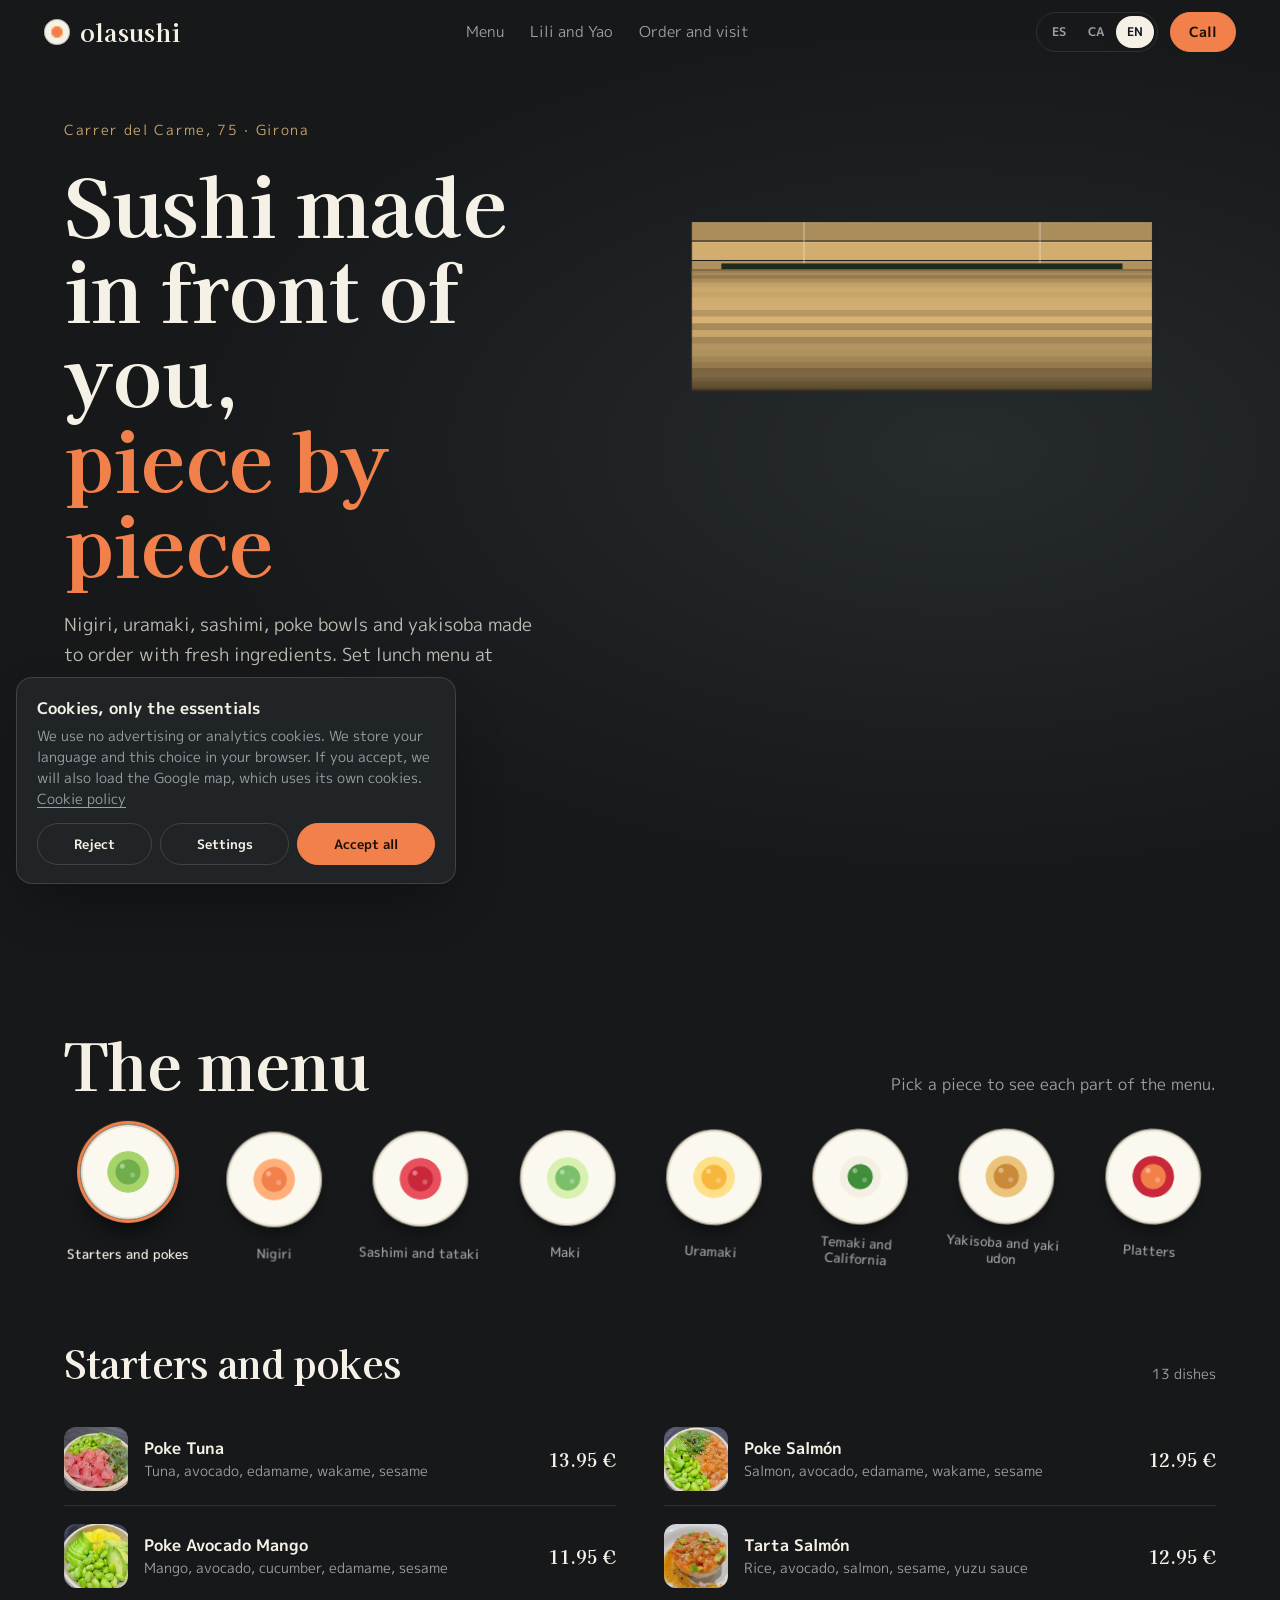
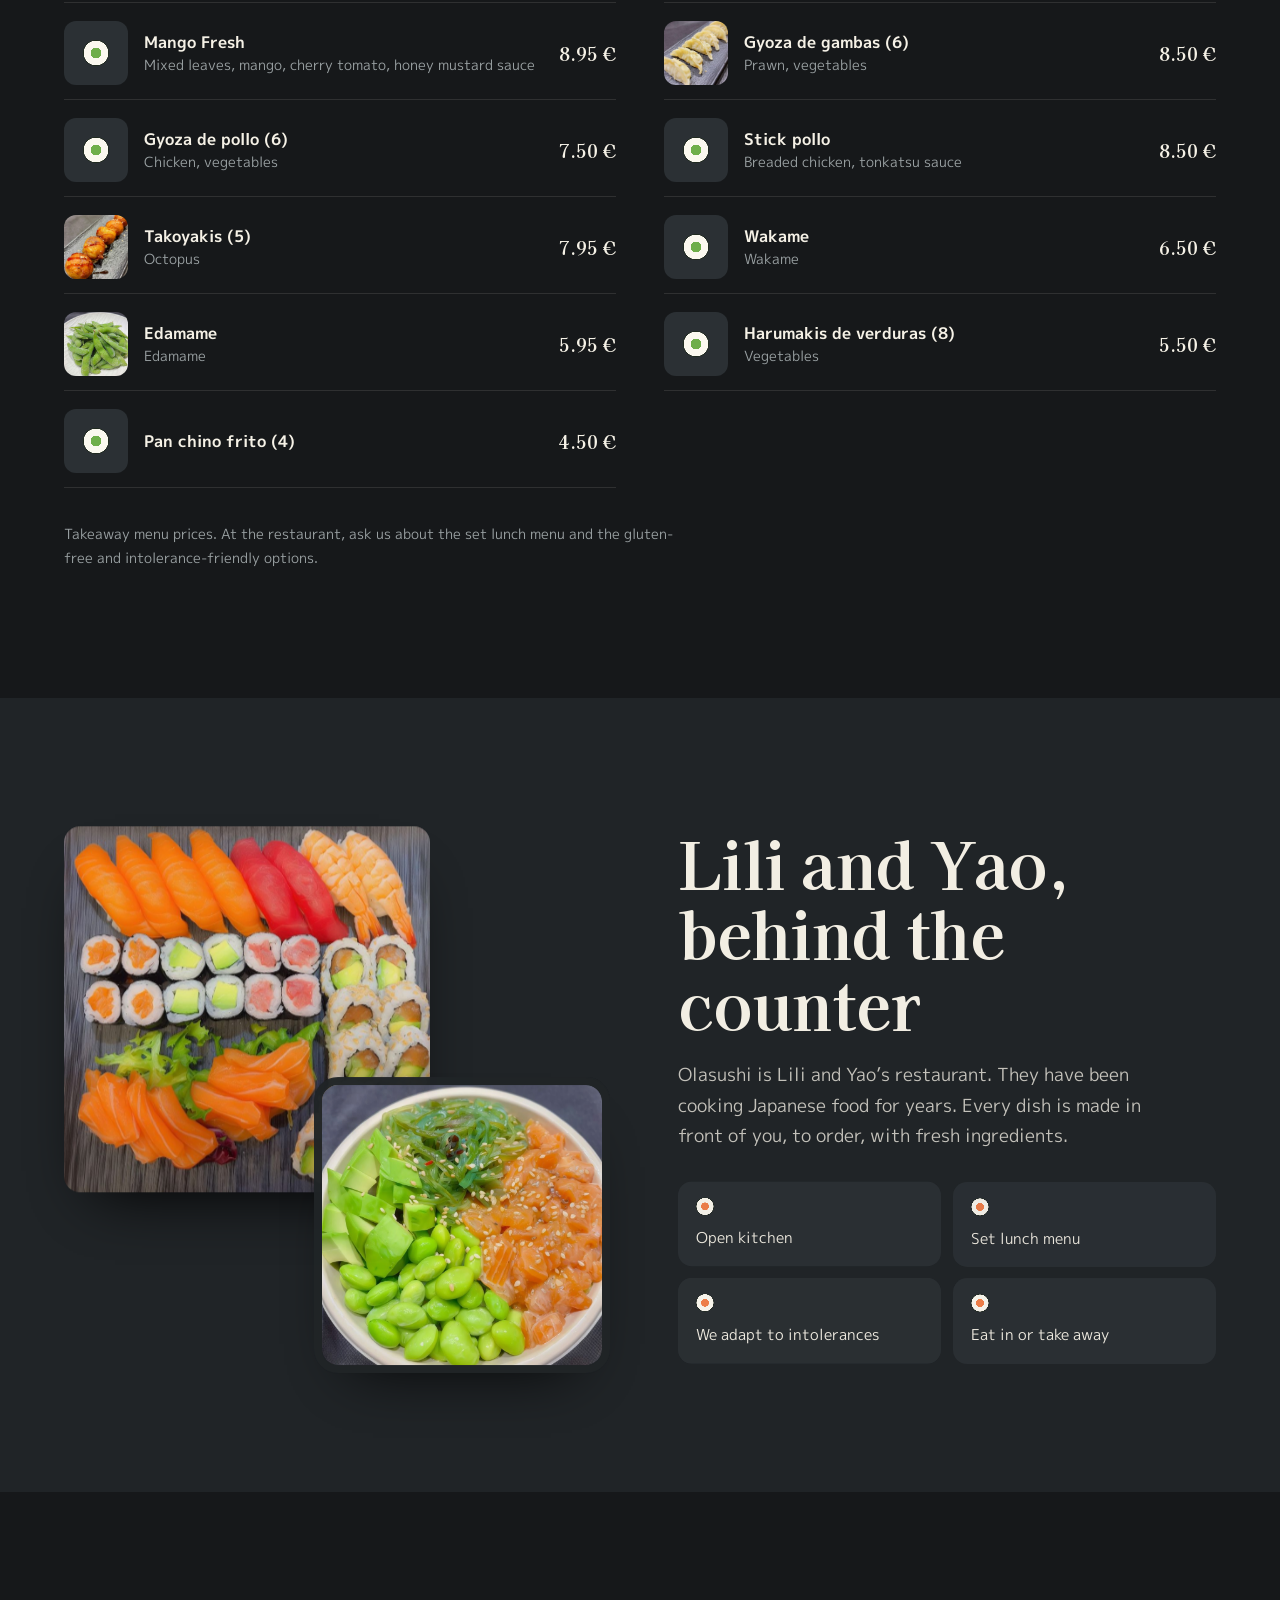
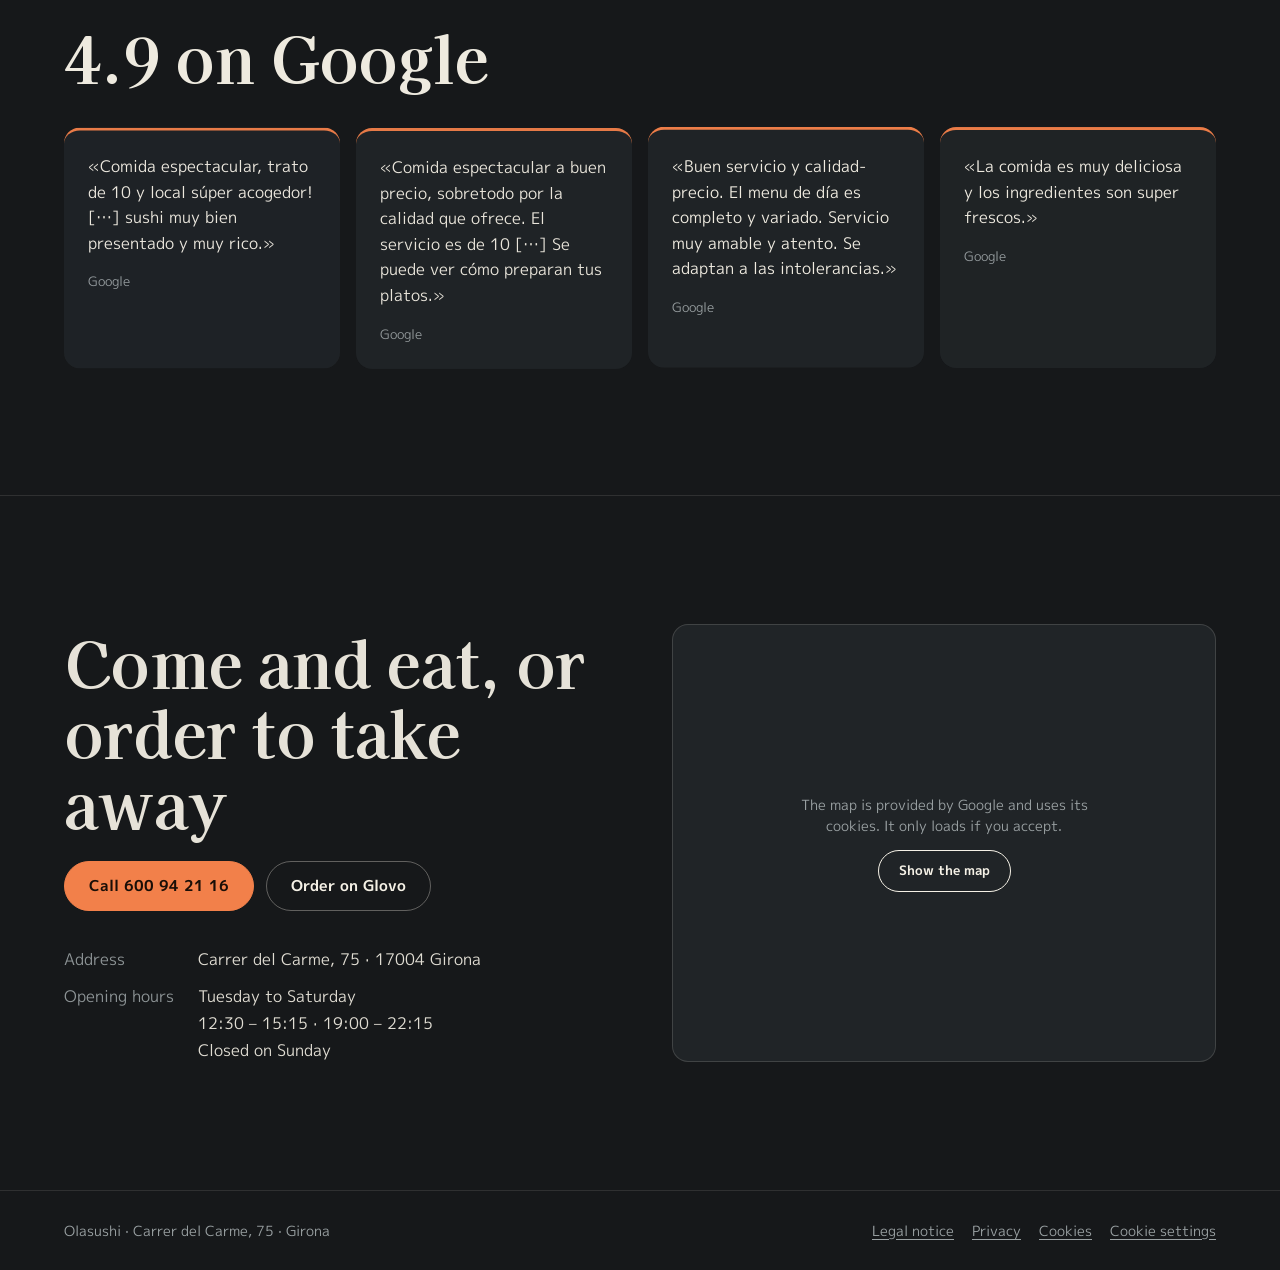
==== index.html @ 485b663f "Web olasushi-girona Co-Authored-By: Claude Opus 5.5 <noreply@anthropic.com>" ====
<!doctype html>
<html lang="es">
<head>
<meta charset="utf-8">
<meta name="viewport" content="width=device-width, initial-scale=1, viewport-fit=cover">
<title>Olasushi · Sushi y cocina japonesa en Girona</title>
<meta name="description" content="Olasushi, Carrer del Carme 75, Girona. Sushi, nigiris, uramakis, pokes y yakisoba preparados a la vista. Menú del día al mediodía. 4,9 en Google con 229 reseñas.">
<meta name="theme-color" content="#16181a">
<link rel="icon" href="assets/favicon.svg" type="image/svg+xml">
<link rel="alternate" hreflang="es" href="?lang=es"><link rel="alternate" hreflang="ca" href="?lang=ca"><link rel="alternate" hreflang="en" href="?lang=en">
<meta property="og:title" content="Olasushi · Girona">
<meta property="og:description" content="Sushi preparado a la vista, en el Carrer del Carme de Girona.">
<meta property="og:image" content="assets/img/combinado-4.jpg">
<link rel="stylesheet" href="css/fonts.css">
<link rel="stylesheet" href="css/style.css">
<link rel="stylesheet" href="css/legal.css">
<script type="application/ld+json">
{"@context":"https://schema.org","@type":"Restaurant","name":"Olasushi","servesCuisine":["Japonesa","Sushi"],"telephone":"+34600942116","address":{"@type":"PostalAddress","streetAddress":"Carrer del Carme, 75","postalCode":"17004","addressLocality":"Girona","addressRegion":"Girona","addressCountry":"ES"},"aggregateRating":{"@type":"AggregateRating","ratingValue":"4.9","reviewCount":"229"},"hasMenu":"#carta"}
</script>
</head>
<body>
<a class="skip" href="#main" data-i18n="skip">Saltar al contenido</a>

<header class="top">
  <a class="brand" href="#main" aria-label="Olasushi, inicio"><i aria-hidden="true"></i>olasushi</a>
  <nav class="nav" aria-label="Principal">
    <a href="#carta" data-i18n="n1">La carta</a>
    <a href="#cocina" data-i18n="n2">Lili y Yao</a>
    <a href="#pedir" data-i18n="n3">Pedir y visitar</a>
  </nav>
  <div class="top-r">
    <div class="langs" role="group" aria-label="Idioma"><button type="button" data-lang="es">ES</button><button type="button" data-lang="ca">CA</button><button type="button" data-lang="en">EN</button></div>
    <a class="btn btn-sm" href="tel:+34600942116" data-i18n="call">Llamar</a>
  </div>
</header>

<main id="main">
  <!-- PORTADA: la esterilla enrolla el maki y se corta en 8 piezas -->
  <section class="hero" aria-labelledby="h1">
    <div class="hero-txt">
      <p class="hero-k">Carrer del Carme, 75 · Girona</p>
      <h1 id="h1"><span data-i18n="h1a">Sushi hecho a la vista,</span> <em data-i18n="h1b">pieza a pieza</em></h1>
      <p class="hero-p" data-i18n="hp">Nigiris, uramakis, sashimi, pokes y yakisoba preparados al momento con producto fresco. Al mediodía, menú del día.</p>
      <div class="hero-cta">
        <a class="btn" href="#carta" data-i18n="seeMenu">Ver la carta</a>
        <a class="btn btn-line" href="tel:+34600942116">600 94 21 16</a>
      </div>
      <p class="hero-rate"><b>4,9</b> <span data-i18n="rate">en Google · 229 reseñas</span></p>
    </div>
    <div class="maki" id="maki">
      <canvas id="makiCv" aria-hidden="true"></canvas>
      <p class="maki-hint" id="makiHint" aria-live="polite"></p>
      <button type="button" class="maki-again" id="makiAgain" data-i18n="again">Enróllalo tú</button>
    </div>
  </section>

  <!-- LA CARTA: cada pieza del maki es una sección -->
  <section class="carta" id="carta" aria-labelledby="ca-h">
    <div class="carta-head">
      <h2 id="ca-h" class="rv" data-i18n="cah">La carta</h2>
      <p data-i18n="cap">Elige una pieza para ver cada parte de la carta.</p>
    </div>
    <div class="pieces" role="tablist" aria-labelledby="ca-h" id="pieces"></div>
    <div class="menu" id="menu" role="tabpanel" aria-live="polite"></div>
    <p class="carta-note" data-i18n="cnote">Precios de la carta para llevar. En el restaurante, pregúntanos por el menú del día y por las opciones sin gluten o para intolerancias.</p>
  </section>

  <!-- LILI Y YAO -->
  <section class="cocina" id="cocina" aria-labelledby="co-h">
    <div class="co-imgs">
      <img src="assets/img/combinado-4.jpg" alt="Bandeja combinada con nigiris, makis, california y sashimi" width="900" height="837" loading="lazy" data-i18n-attr="alt:aCo1">
      <img src="assets/img/poke-salmon.jpg" alt="Poke de salmón con aguacate, edamame y wakame" width="893" height="900" loading="lazy" data-i18n-attr="alt:aCo2">
    </div>
    <div class="co-txt">
      <h2 id="co-h" class="rv" data-i18n="coh">Lili y Yao, en la barra</h2>
      <p data-i18n="cop1">Olasushi es el restaurante de Lili y Yao, que llevan años dedicados a la cocina japonesa. Cada plato se prepara a la vista, en el momento, con ingredientes frescos.</p>
      <ul class="facts">
        <li data-i18n="f1">Cocina a la vista</li>
        <li data-i18n="f2">Menú del día al mediodía</li>
        <li data-i18n="f3">Nos adaptamos a intolerancias</li>
        <li data-i18n="f4">Para tomar aquí o para llevar</li>
      </ul>
    </div>
  </section>

  <!-- RESEÑAS -->
  <section class="resenas" aria-labelledby="r-h">
    <h2 id="r-h" class="rv" data-i18n="rh">4,9 en Google</h2>
    <div class="rs">
      <blockquote><p lang="es">«Comida espectacular, trato de 10 y local súper acogedor! […] sushi muy bien presentado y muy rico.»</p><cite>Google</cite></blockquote>
      <blockquote><p lang="es">«Comida espectacular a buen precio, sobretodo por la calidad que ofrece. El servicio es de 10 […] Se puede ver cómo preparan tus platos.»</p><cite>Google</cite></blockquote>
      <blockquote><p lang="es">«Buen servicio y calidad-precio. El menu de día es completo y variado. Servicio muy amable y atento. Se adaptan a las intolerancias.»</p><cite>Google</cite></blockquote>
      <blockquote><p lang="es">«La comida es muy deliciosa y los ingredientes son super frescos.»</p><cite>Google</cite></blockquote>
    </div>
  </section>

  <!-- PEDIR Y VISITAR -->
  <section class="pedir" id="pedir" aria-labelledby="pe-h">
    <div class="pe-txt">
      <h2 id="pe-h" class="rv" data-i18n="peh">Ven a comer o pide para llevar</h2>
      <div class="pe-cta">
        <a class="btn" href="tel:+34600942116" data-i18n="callFull">Llamar al 600 94 21 16</a>
        <a class="btn btn-line" href="https://glovoapp.com/es/es/girona/stores/olasushi-girona" target="_blank" rel="noopener" data-i18n="glovo">Pedir en Glovo</a>
      </div>
      <dl>
        <dt data-i18n="d1">Dirección</dt><dd>Carrer del Carme, 75 · 17004 Girona</dd>
        <dt data-i18n="d2">Horario</dt><dd><span data-i18n="h1">Martes a sábado</span><br>12:30 – 15:15 · 19:00 – 22:15<br><span data-i18n="h2">Domingo cerrado</span></dd>
      </dl>
    </div>
    <div class="cc-map pe-map" data-src="https://www.google.com/maps?q=Olasushi,+Carrer+del+Carme+75,+17004+Girona&output=embed" data-title="Mapa: Olasushi"></div>
  </section>
</main>

<footer class="foot">
  <div class="foot-row">
    <p>Olasushi · Carrer del Carme, 75 · Girona</p>
    <nav class="foot-links" aria-label="Información legal">
      <a href="aviso-legal.html" data-i18n="lg1">Aviso legal</a>
      <a href="privacidad.html" data-i18n="lg2">Privacidad</a>
      <a href="cookies.html" data-i18n="lg3">Cookies</a>
      <button type="button" data-cookies-open data-i18n="lg4">Configurar cookies</button>
    </nav>
  </div>
</footer>

<script src="js/lang.js"></script>
<script src="js/menu.js"></script>
<script src="js/i18n.js" data-site="olasushi-girona"></script>
<script src="js/consent.js" data-site="olasushi-girona"></script>
<script src="js/vendor/gsap.min.js"></script>
<script src="js/vendor/ScrollTrigger.min.js"></script>
<script src="js/main.js"></script>
</body>
</html>
---- css/fonts.css ----
/* Fuentes alojadas en la propia web (sin llamadas a Google) */
@font-face {
  font-family: 'Kaisei Tokumin';
  font-style: normal;
  font-weight: 400;
  font-display: swap;
  src: url(../assets/fonts/kaisei-tokumin-normal-400-latin-ext.woff2) format('woff2');
  unicode-range: U+0100-02BA, U+02BD-02C5, U+02C7-02CC, U+02CE-02D7, U+02DD-02FF, U+0304, U+0308, U+0329, U+1D00-1DBF, U+1E00-1E9F, U+1EF2-1EFF, U+2020, U+20A0-20AB, U+20AD-20C4, U+2113, U+2C60-2C7F, U+A720-A7FF;
}
@font-face {
  font-family: 'Kaisei Tokumin';
  font-style: normal;
  font-weight: 400;
  font-display: swap;
  src: url(../assets/fonts/kaisei-tokumin-normal-400-latin.woff2) format('woff2');
  unicode-range: U+0000-00FF, U+0131, U+0152-0153, U+02BB-02BC, U+02C6, U+02DA, U+02DC, U+0304, U+0308, U+0329, U+2000-206F, U+20AC, U+2122, U+2191, U+2193, U+2212, U+2215, U+FEFF, U+FFFD;
}
@font-face {
  font-family: 'Kaisei Tokumin';
  font-style: normal;
  font-weight: 700;
  font-display: swap;
  src: url(../assets/fonts/kaisei-tokumin-normal-700-latin-ext.woff2) format('woff2');
  unicode-range: U+0100-02BA, U+02BD-02C5, U+02C7-02CC, U+02CE-02D7, U+02DD-02FF, U+0304, U+0308, U+0329, U+1D00-1DBF, U+1E00-1E9F, U+1EF2-1EFF, U+2020, U+20A0-20AB, U+20AD-20C4, U+2113, U+2C60-2C7F, U+A720-A7FF;
}
@font-face {
  font-family: 'Kaisei Tokumin';
  font-style: normal;
  font-weight: 700;
  font-display: swap;
  src: url(../assets/fonts/kaisei-tokumin-normal-700-latin.woff2) format('woff2');
  unicode-range: U+0000-00FF, U+0131, U+0152-0153, U+02BB-02BC, U+02C6, U+02DA, U+02DC, U+0304, U+0308, U+0329, U+2000-206F, U+20AC, U+2122, U+2191, U+2193, U+2212, U+2215, U+FEFF, U+FFFD;
}
@font-face {
  font-family: 'M PLUS 1p';
  font-style: normal;
  font-weight: 300;
  font-display: swap;
  src: url(../assets/fonts/m-plus-1p-normal-300-latin-ext.woff2) format('woff2');
  unicode-range: U+0100-02BA, U+02BD-02C5, U+02C7-02CC, U+02CE-02D7, U+02DD-02FF, U+0304, U+0308, U+0329, U+1D00-1DBF, U+1E00-1E9F, U+1EF2-1EFF, U+2020, U+20A0-20AB, U+20AD-20C4, U+2113, U+2C60-2C7F, U+A720-A7FF;
}
@font-face {
  font-family: 'M PLUS 1p';
  font-style: normal;
  font-weight: 300;
  font-display: swap;
  src: url(../assets/fonts/m-plus-1p-normal-300-latin.woff2) format('woff2');
  unicode-range: U+0000-00FF, U+0131, U+0152-0153, U+02BB-02BC, U+02C6, U+02DA, U+02DC, U+0304, U+0308, U+0329, U+2000-206F, U+20AC, U+2122, U+2191, U+2193, U+2212, U+2215, U+FEFF, U+FFFD;
}
@font-face {
  font-family: 'M PLUS 1p';
  font-style: normal;
  font-weight: 400;
  font-display: swap;
  src: url(../assets/fonts/m-plus-1p-normal-400-latin-ext.woff2) format('woff2');
  unicode-range: U+0100-02BA, U+02BD-02C5, U+02C7-02CC, U+02CE-02D7, U+02DD-02FF, U+0304, U+0308, U+0329, U+1D00-1DBF, U+1E00-1E9F, U+1EF2-1EFF, U+2020, U+20A0-20AB, U+20AD-20C4, U+2113, U+2C60-2C7F, U+A720-A7FF;
}
@font-face {
  font-family: 'M PLUS 1p';
  font-style: normal;
  font-weight: 400;
  font-display: swap;
  src: url(../assets/fonts/m-plus-1p-normal-400-latin.woff2) format('woff2');
  unicode-range: U+0000-00FF, U+0131, U+0152-0153, U+02BB-02BC, U+02C6, U+02DA, U+02DC, U+0304, U+0308, U+0329, U+2000-206F, U+20AC, U+2122, U+2191, U+2193, U+2212, U+2215, U+FEFF, U+FFFD;
}
@font-face {
  font-family: 'M PLUS 1p';
  font-style: normal;
  font-weight: 500;
  font-display: swap;
  src: url(../assets/fonts/m-plus-1p-normal-500-latin-ext.woff2) format('woff2');
  unicode-range: U+0100-02BA, U+02BD-02C5, U+02C7-02CC, U+02CE-02D7, U+02DD-02FF, U+0304, U+0308, U+0329, U+1D00-1DBF, U+1E00-1E9F, U+1EF2-1EFF, U+2020, U+20A0-20AB, U+20AD-20C4, U+2113, U+2C60-2C7F, U+A720-A7FF;
}
@font-face {
  font-family: 'M PLUS 1p';
  font-style: normal;
  font-weight: 500;
  font-display: swap;
  src: url(../assets/fonts/m-plus-1p-normal-500-latin.woff2) format('woff2');
  unicode-range: U+0000-00FF, U+0131, U+0152-0153, U+02BB-02BC, U+02C6, U+02DA, U+02DC, U+0304, U+0308, U+0329, U+2000-206F, U+20AC, U+2122, U+2191, U+2193, U+2212, U+2215, U+FEFF, U+FFFD;
}
@font-face {
  font-family: 'M PLUS 1p';
  font-style: normal;
  font-weight: 700;
  font-display: swap;
  src: url(../assets/fonts/m-plus-1p-normal-700-latin-ext.woff2) format('woff2');
  unicode-range: U+0100-02BA, U+02BD-02C5, U+02C7-02CC, U+02CE-02D7, U+02DD-02FF, U+0304, U+0308, U+0329, U+1D00-1DBF, U+1E00-1E9F, U+1EF2-1EFF, U+2020, U+20A0-20AB, U+20AD-20C4, U+2113, U+2C60-2C7F, U+A720-A7FF;
}
@font-face {
  font-family: 'M PLUS 1p';
  font-style: normal;
  font-weight: 700;
  font-display: swap;
  src: url(../assets/fonts/m-plus-1p-normal-700-latin.woff2) format('woff2');
  unicode-range: U+0000-00FF, U+0131, U+0152-0153, U+02BB-02BC, U+02C6, U+02DA, U+02DC, U+0304, U+0308, U+0329, U+2000-206F, U+20AC, U+2122, U+2191, U+2193, U+2212, U+2215, U+FEFF, U+FFFD;
}
---- css/style.css ----
/* Olasushi · «Makisu»: la esterilla de bambú enrolla el maki; cada pieza cortada abre una parte de la carta */
:root {
  --slate: #16181a; --slate-2: #202427; --slate-3: #2b3034; --rice: #f5f1e6; --mute: #9aa1a3; --bamboo: #c9a66b; --nori: #1f2a1d;
  --salmon: #f2804a; --line: #f5f1e61c;
  --f-d: "Kaisei Tokumin", Georgia, serif; --f-b: "M PLUS 1p", system-ui, sans-serif;
  --ease: cubic-bezier(.16, 1, .3, 1); --r: 16px;
  --c-bg: var(--slate); --c-card: var(--slate-2); --c-ink: var(--rice); --c-mute: var(--mute); --c-line: #f5f1e626; --c-acc: var(--salmon); --c-acc-ink: #1a0e07;
}
*, *::before, *::after { box-sizing: border-box; }
html { -webkit-text-size-adjust: 100%; }
body { margin: 0; background: var(--slate); color: var(--rice); font: 400 16px/1.7 var(--f-b); -webkit-font-smoothing: antialiased; overflow-x: hidden; }
img { display: block; max-width: 100%; height: auto; }
a { color: inherit; }
::selection { background: var(--salmon); color: #1a0e07; }
:focus-visible { outline: 2px solid var(--salmon); outline-offset: 3px; }
.skip { position: absolute; left: 12px; top: -60px; z-index: 100; padding: 10px 16px; background: var(--rice); color: var(--slate); border-radius: 999px; }
.skip:focus { top: 12px; }
h1, h2, h3 { margin: 0; font-family: var(--f-d); font-weight: 700; letter-spacing: -.01em; }
h2 { font-size: clamp(34px, 5vw, 64px); line-height: 1.1; }

.btn { display: inline-flex; align-items: center; justify-content: center; min-height: 50px; padding: 0 24px; border-radius: 999px; background: var(--salmon); color: #1a0e07; text-decoration: none; font-weight: 700; font-size: 15px; border: 1px solid var(--salmon); }
.btn-line { background: transparent; color: var(--rice); border-color: #f5f1e655; }
.btn-sm { min-height: 40px; padding: 0 18px; font-size: 14px; }
@media (hover: hover) and (pointer: fine) {
  .btn { transition: background .3s, color .3s, border-color .3s; }
  .btn:hover { background: var(--rice); border-color: var(--rice); color: var(--slate); }
}

/* ---------- cabecera ---------- */
.top { position: fixed; z-index: 50; inset: 0 0 auto; display: flex; align-items: center; justify-content: space-between; gap: 16px; padding: 12px clamp(16px, 4vw, 44px); transition: background .4s, translate .5s var(--ease); }
.top.solid { background: #16181ae8; backdrop-filter: blur(12px); box-shadow: 0 1px 0 var(--line); }
.top.hide { translate: 0 -100%; }
.brand { display: flex; align-items: center; gap: 10px; font: 700 24px/1 var(--f-d); text-decoration: none; letter-spacing: .01em; }
.brand i { width: 26px; height: 26px; border-radius: 50%; background: radial-gradient(circle, var(--salmon) 0 26%, #ffb07a 27% 34%, var(--rice) 35% 72%, var(--nori) 73%); box-shadow: inset 0 0 0 1px #0004; }
.nav { display: flex; gap: 26px; }
.nav a { text-decoration: none; color: var(--mute); font-size: 15px; }
.top-r { display: flex; align-items: center; gap: 12px; }
.langs { display: flex; border: 1px solid var(--line); border-radius: 999px; padding: 3px; }
.langs button { min-width: 38px; min-height: 32px; border: 0; border-radius: 999px; background: none; color: var(--mute); font: 700 12px/1 var(--f-b); }
.langs button[aria-pressed="true"] { background: var(--rice); color: var(--slate); }
@media (hover: hover) and (pointer: fine) { .nav a { transition: color .3s; } .nav a:hover { color: var(--rice); } }
@media (max-width: 900px) { .nav { display: none; } }
@media (max-width: 460px) { .top-r .btn-sm { display: none; } }

/* ---------- portada con maki ---------- */
.hero { min-height: 100svh; display: grid; grid-template-columns: 1fr minmax(320px, 46vw); align-items: center; gap: clamp(24px, 4vw, 64px); padding: 110px clamp(16px, 5vw, 80px) 60px; background: radial-gradient(90% 70% at 75% 50%, #262b2e 0%, var(--slate) 70%); }
.hero-k { margin: 0 0 18px; color: var(--bamboo); font-size: 14px; letter-spacing: .12em; }
.hero h1 { font-size: clamp(42px, 6.4vw, 96px); line-height: 1.04; }
.hero h1 span, .hero h1 em { display: block; }
.hero h1 em { font-style: normal; color: var(--salmon); }
.hero-p { max-width: 44ch; margin: 24px 0 0; color: #f5f1e6c0; font-size: 18px; }
.hero-cta { display: flex; flex-wrap: wrap; gap: 12px; margin-top: 30px; }
.hero-rate { margin: 26px 0 0; color: var(--mute); font-size: 14px; }
.hero-rate b { color: var(--rice); font: 700 20px/1 var(--f-d); }
.maki { position: relative; aspect-ratio: 1; width: 100%; touch-action: none; }
.maki canvas { width: 100%; height: 100%; display: block; cursor: grab; }
.maki canvas:active { cursor: grabbing; }
.maki-hint { position: absolute; left: 0; right: 0; bottom: 6px; margin: 0; text-align: center; color: var(--mute); font-size: 14px; pointer-events: none; }
.maki-again { position: absolute; right: 8px; top: 8px; min-height: 40px; padding: 0 16px; border-radius: 999px; border: 1px solid var(--line); background: #16181acc; color: var(--rice); font: 500 13px/1 var(--f-b); opacity: 0; pointer-events: none; transition: opacity .4s; }
.maki-again.on { opacity: 1; pointer-events: auto; }
@media (max-width: 860px) { .hero { grid-template-columns: 1fr; padding-top: 96px; } .maki { order: -1; max-width: 460px; margin: 0 auto; } }

/* ---------- la carta ---------- */
.carta { padding: clamp(80px, 10vw, 140px) clamp(16px, 5vw, 80px); }
.carta-head { display: flex; flex-wrap: wrap; align-items: end; justify-content: space-between; gap: 12px 40px; margin-bottom: 34px; }
.carta-head p { margin: 0; color: var(--mute); }
.pieces { display: grid; grid-template-columns: repeat(8, 1fr); gap: clamp(8px, 1.4vw, 20px); margin-bottom: clamp(36px, 5vw, 60px); }
.pc { display: grid; justify-items: center; gap: 10px; padding: 0; border: 0; background: none; color: var(--mute); font: 500 13px/1.25 var(--f-b); text-align: center; cursor: pointer; }
.pc i { width: min(100%, 96px); aspect-ratio: 1; border-radius: 50%; background: radial-gradient(circle at 50% 50%, var(--f1) 0 18%, var(--f2) 19% 30%, #fbf8ef 31% 66%, #e9e3d2 67% 72%, var(--nori) 73% 100%); box-shadow: inset 0 0 0 1px #0006, 0 10px 24px -12px #000; transition: translate .5s var(--ease), box-shadow .4s; position: relative; }
.pc i::after { content: ""; position: absolute; inset: 30%; border-radius: 50%; background: radial-gradient(circle at 35% 35%, #fff6 0 2px, transparent 3px), radial-gradient(circle at 62% 58%, #fff4 0 2px, transparent 3px); }
.pc[aria-selected="true"] { color: var(--rice); }
.pc[aria-selected="true"] i { translate: 0 -8px; box-shadow: inset 0 0 0 1px #0006, 0 0 0 3px var(--salmon), 0 18px 30px -12px #000; }
@media (hover: hover) and (pointer: fine) { .pc:hover i { translate: 0 -5px; } }
@media (max-width: 760px) { .pieces { grid-template-columns: repeat(4, 1fr); row-gap: 22px; } }
.menu-h { display: flex; align-items: baseline; justify-content: space-between; gap: 12px; margin-bottom: 18px; }
.menu-h h3 { font-size: clamp(26px, 3vw, 38px); }
.menu-h span { color: var(--mute); font-size: 14px; }
.items { list-style: none; margin: 0; padding: 0; display: grid; grid-template-columns: repeat(2, 1fr); gap: 4px 48px; }
.it { display: grid; grid-template-columns: auto 1fr auto; gap: 16px; align-items: center; padding: 14px 0; border-bottom: 1px solid var(--line); }
.it img, .it .ph { width: 64px; height: 64px; border-radius: 12px; object-fit: cover; }
.it .ph { background: var(--slate-3); display: grid; place-items: center; }
.it .ph::before { content: ""; width: 26px; height: 26px; border-radius: 50%; background: radial-gradient(circle, var(--f1, var(--salmon)) 0 28%, #fbf8ef 30% 66%, var(--nori) 68%); }
.it b { display: block; font-weight: 700; font-size: 16px; line-height: 1.3; }
.it small { display: block; color: var(--mute); font-size: 13.5px; line-height: 1.45; margin-top: 2px; }
.it em { font-style: normal; font: 700 18px/1 var(--f-d); color: var(--rice); white-space: nowrap; }
@media (max-width: 820px) { .items { grid-template-columns: 1fr; } }
.carta-note { margin: 34px 0 0; color: var(--mute); font-size: 14px; max-width: 70ch; }

/* ---------- Lili y Yao ---------- */
.cocina { display: grid; grid-template-columns: 1fr 1fr; gap: clamp(32px, 6vw, 90px); align-items: center; padding: clamp(70px, 10vw, 140px) clamp(16px, 5vw, 80px); background: var(--slate-2); }
.co-imgs { position: relative; aspect-ratio: 1; }
.co-imgs img { position: absolute; width: 68%; aspect-ratio: 1; object-fit: cover; border-radius: var(--r); box-shadow: 0 30px 60px -30px #000; }
.co-imgs img:first-child { left: 0; top: 0; }
.co-imgs img:last-child { right: 0; bottom: 0; width: 52%; outline: 8px solid var(--slate-2); }
.co-txt h2 { margin-bottom: 22px; }
.co-txt p { color: #f5f1e6c4; font-size: 18px; max-width: 46ch; }
.facts { list-style: none; padding: 0; margin: 28px 0 0; display: grid; grid-template-columns: 1fr 1fr; gap: 12px; }
.facts li { padding: 16px 18px; border-radius: 14px; background: var(--slate-3); font-size: 15px; }
.facts li::before { content: ""; display: block; width: 18px; height: 18px; margin-bottom: 10px; border-radius: 50%; background: radial-gradient(circle, var(--salmon) 0 30%, #fbf8ef 32% 66%, var(--nori) 68%); }
@media (max-width: 820px) { .cocina { grid-template-columns: 1fr; } .co-imgs { max-width: 480px; } }

/* ---------- reseñas ---------- */
.resenas { padding: clamp(70px, 10vw, 140px) clamp(16px, 5vw, 80px); }
.resenas h2 { margin-bottom: 36px; }
.rs { display: grid; grid-template-columns: repeat(4, 1fr); gap: 16px; }
.rs blockquote { margin: 0; padding: 24px; border-radius: var(--r); background: var(--slate-2); border-top: 3px solid var(--salmon); }
.rs p { margin: 0; font-size: 16px; line-height: 1.6; }
cite { display: block; margin-top: 14px; font-style: normal; color: var(--mute); font-size: 13px; }
@media (max-width: 1000px) { .rs { grid-template-columns: 1fr 1fr; } }
@media (max-width: 560px) { .rs { grid-template-columns: 1fr; } }

/* ---------- pedir ---------- */
.pedir { display: grid; grid-template-columns: 1fr 1fr; gap: clamp(28px, 5vw, 70px); padding: clamp(70px, 10vw, 140px) clamp(16px, 5vw, 80px); border-top: 1px solid var(--line); }
.pe-cta { display: flex; flex-wrap: wrap; gap: 12px; margin: 26px 0 32px; }
.pedir dl { display: grid; grid-template-columns: auto 1fr; gap: 10px 24px; margin: 0; }
.pedir dt { color: var(--mute); }
.pedir dd { margin: 0; }
.pe-map { min-height: 380px; }
@media (max-width: 820px) { .pedir { grid-template-columns: 1fr; } .pe-map { min-height: 300px; } }

.foot { padding: 28px clamp(16px, 5vw, 80px); border-top: 1px solid var(--line); }
.foot-row { display: flex; flex-wrap: wrap; justify-content: space-between; gap: 14px 24px; color: var(--mute); font-size: 14px; }
.foot-row p { margin: 0; }
.foot-links { display: flex; flex-wrap: wrap; gap: 18px; }
.foot-links a, .foot-links button { color: inherit; font: inherit; background: none; border: 0; padding: 0; cursor: pointer; text-decoration: underline; text-underline-offset: 3px; }
@media (prefers-reduced-motion: reduce) { * { animation: none !important; transition: none !important; } }
---- css/legal.css ----
/* Común a todas las webs del lote: aviso de cookies, panel, mapa con consentimiento y páginas legales.
   Usa las variables de cada web: --c-bg --c-card --c-ink --c-mute --c-line --c-acc --c-acc-ink --f-d --f-b --r */

/* ---------- aviso de cookies ---------- */
.ck { position: fixed; z-index: 9000; left: 16px; bottom: 16px; width: min(440px, calc(100vw - 32px)); padding: 20px 20px 18px; background: var(--c-card); color: var(--c-ink); border: 1px solid var(--c-line); border-radius: var(--r, 14px); box-shadow: 0 24px 60px -20px rgba(0,0,0,.45); font: 400 14px/1.5 var(--f-b); opacity: 0; translate: 0 24px; transition: opacity .45s cubic-bezier(.2,.8,.2,1), translate .55s cubic-bezier(.2,.8,.2,1); pointer-events: none; }
.ck.show { opacity: 1; translate: 0 0; pointer-events: auto; }
.ck-h { margin: 0 0 6px; font: 600 16px/1.3 var(--f-b); }
.ck-p { margin: 0 0 14px; color: var(--c-mute); }
.ck-p a, .ck-more a { color: inherit; text-decoration: underline; text-underline-offset: 3px; }
.ck-btns { display: flex; flex-wrap: wrap; gap: 8px; }
.ck-b { flex: 1 1 auto; min-height: 42px; padding: 0 14px; border: 1px solid var(--c-line); border-radius: 999px; background: transparent; color: var(--c-ink); font: 600 13px/1 var(--f-b); }
.ck-b.ck-main { background: var(--c-acc); border-color: var(--c-acc); color: var(--c-acc-ink); }
.ck-b:focus-visible, .ck-x:focus-visible, .cc-map-btn:focus-visible { outline: 2px solid var(--c-acc); outline-offset: 2px; }
@media (hover: hover) and (pointer: fine) { .ck-b { transition: background .25s, border-color .25s; } .ck-b:hover { border-color: var(--c-ink); } .ck-b.ck-main:hover { filter: brightness(1.08); } }

.ck-dlg { width: min(520px, calc(100vw - 32px)); padding: 0; border: 1px solid var(--c-line); border-radius: var(--r, 14px); background: var(--c-card); color: var(--c-ink); font: 400 14px/1.5 var(--f-b); }
.ck-dlg::backdrop { background: rgba(0,0,0,.55); backdrop-filter: blur(3px); }
.ck-in { padding: 22px; display: grid; gap: 14px; }
.ck-top { display: flex; align-items: center; justify-content: space-between; gap: 12px; }
.ck-ph { margin: 0; font: 600 18px/1.2 var(--f-b); }
.ck-x { width: 40px; height: 40px; border: 1px solid var(--c-line); border-radius: 50%; background: none; color: inherit; font-size: 22px; line-height: 1; }
.ck-row { display: flex; gap: 16px; align-items: center; justify-content: space-between; padding: 14px 0; border-top: 1px solid var(--c-line); }
.ck-row b { display: block; margin-bottom: 2px; }
.ck-row p { margin: 0; color: var(--c-mute); font-size: 13px; }
.ck-fixed { flex: none; font-size: 12px; color: var(--c-mute); }
.ck-sw { position: relative; flex: none; width: 46px; height: 26px; }
.ck-sw input { position: absolute; inset: 0; opacity: 0; margin: 0; }
.ck-sw i { position: absolute; inset: 0; border-radius: 99px; background: var(--c-line); transition: background .25s; }
.ck-sw i::after { content: ""; position: absolute; top: 3px; left: 3px; width: 20px; height: 20px; border-radius: 50%; background: var(--c-card); box-shadow: 0 1px 3px rgba(0,0,0,.3); transition: translate .25s cubic-bezier(.3,.7,.2,1); }
.ck-sw input:checked + i { background: var(--c-acc); }
.ck-sw input:checked + i::after { translate: 20px 0; }
.ck-sw input:focus-visible + i { outline: 2px solid var(--c-acc); outline-offset: 2px; }
.ck-more { margin: 0; font-size: 13px; color: var(--c-mute); }

/* ---------- mapa con consentimiento ---------- */
.cc-map { position: relative; overflow: hidden; border-radius: var(--r, 14px); background: var(--c-card); border: 1px solid var(--c-line); min-height: 280px; }
.cc-map iframe { position: absolute; inset: 0; width: 100%; height: 100%; border: 0; }
.cc-map-ph { position: absolute; inset: 0; display: grid; place-content: center; gap: 14px; padding: 24px; text-align: center; color: var(--c-mute); font: 400 14px/1.5 var(--f-b); }
.cc-map-ph p { margin: 0; max-width: 32ch; }
.cc-map-btn { justify-self: center; min-height: 42px; padding: 0 20px; border-radius: 999px; border: 1px solid var(--c-ink); background: none; color: var(--c-ink); font: 600 13px/1 var(--f-b); }

/* ---------- páginas legales ---------- */
.legal-page { background: var(--c-bg); color: var(--c-ink); font: 400 16px/1.7 var(--f-b); margin: 0; }
.legal-top { display: flex; align-items: center; justify-content: space-between; gap: 16px; padding: 20px clamp(16px, 5vw, 56px); border-bottom: 1px solid var(--c-line); }
.legal-brand { font: 400 22px/1 var(--f-d); color: inherit; text-decoration: none; }
.legal-back { display: inline-flex; align-items: center; gap: 8px; min-height: 42px; padding: 0 16px; border: 1px solid var(--c-line); border-radius: 999px; color: inherit; text-decoration: none; font-size: 14px; }
.legal { max-width: 760px; margin: 0 auto; padding: clamp(40px, 8vw, 90px) 16px 80px; }
.legal h1 { margin: 0 0 8px; font: 400 clamp(36px, 7vw, 64px)/1.05 var(--f-d); }
.legal h2 { margin: 44px 0 10px; font: 600 20px/1.3 var(--f-b); }
.legal .upd { color: var(--c-mute); font-size: 14px; margin: 0 0 28px; }
.legal a { color: inherit; text-underline-offset: 3px; }
.legal dl { display: grid; grid-template-columns: minmax(120px, 30%) 1fr; gap: 8px 18px; margin: 16px 0; padding: 18px; border: 1px solid var(--c-line); border-radius: var(--r, 14px); background: var(--c-card); }
.legal dt { color: var(--c-mute); }
.legal dd { margin: 0; }
.legal mark { background: #ffe36e; color: #1a1a1a; padding: 0 4px; border-radius: 3px; }
.legal table { width: 100%; border-collapse: collapse; margin: 16px 0; font-size: 14px; }
.legal th, .legal td { text-align: left; vertical-align: top; padding: 10px 8px; border-bottom: 1px solid var(--c-line); }
.legal-btn { display: inline-flex; align-items: center; min-height: 44px; padding: 0 20px; border-radius: 999px; border: 1px solid var(--c-ink); background: none; color: var(--c-ink); font: 600 14px/1 var(--f-b); margin: 6px 0 12px; }
.legal-foot { padding: 28px clamp(16px, 5vw, 56px); border-top: 1px solid var(--c-line); display: flex; flex-wrap: wrap; gap: 12px 24px; align-items: center; justify-content: space-between; font-size: 13px; color: var(--c-mute); }
.legal-links { display: flex; flex-wrap: wrap; gap: 6px 18px; }
.legal-links a, .legal-links button { color: inherit; background: none; border: 0; padding: 0; font: inherit; text-decoration: underline; text-underline-offset: 3px; }
@media (max-width: 560px) { .legal dl { grid-template-columns: 1fr; gap: 2px; } .legal dd { margin-bottom: 10px; } .legal table { display: block; overflow-x: auto; } }
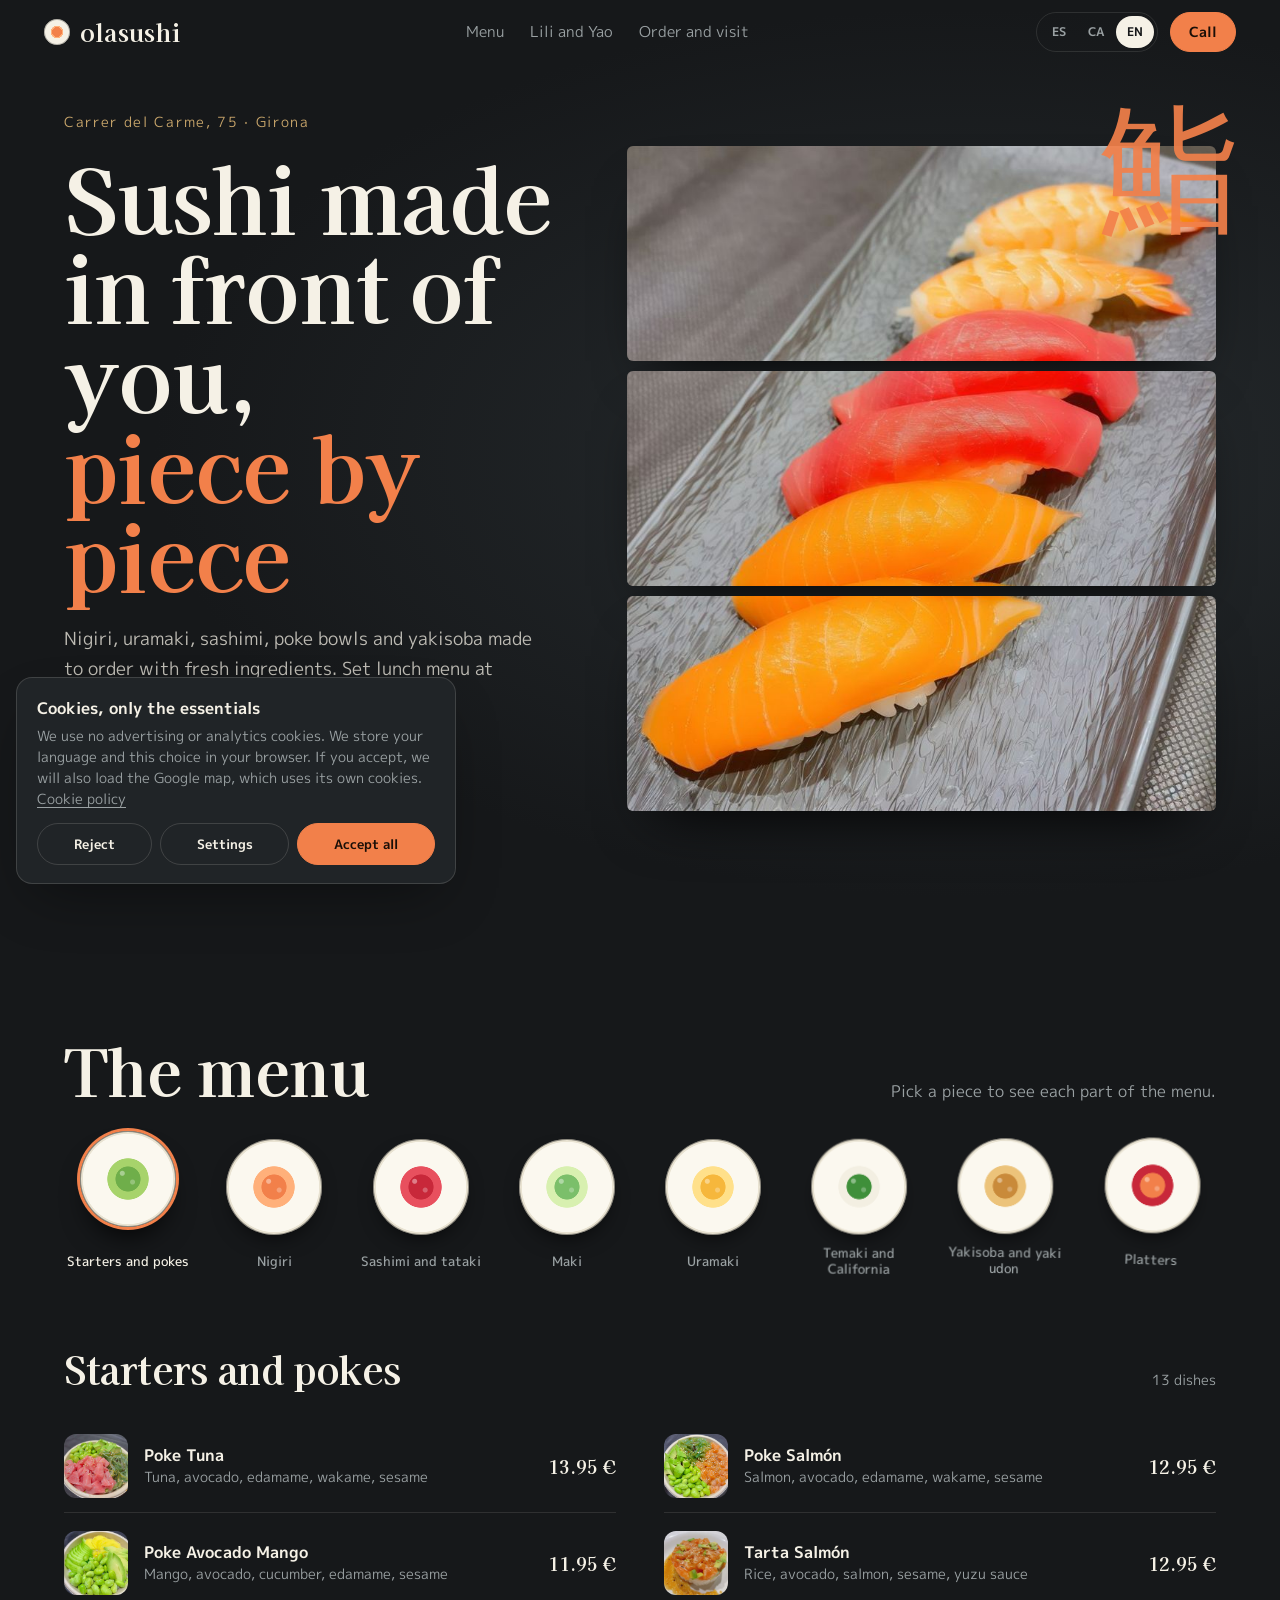
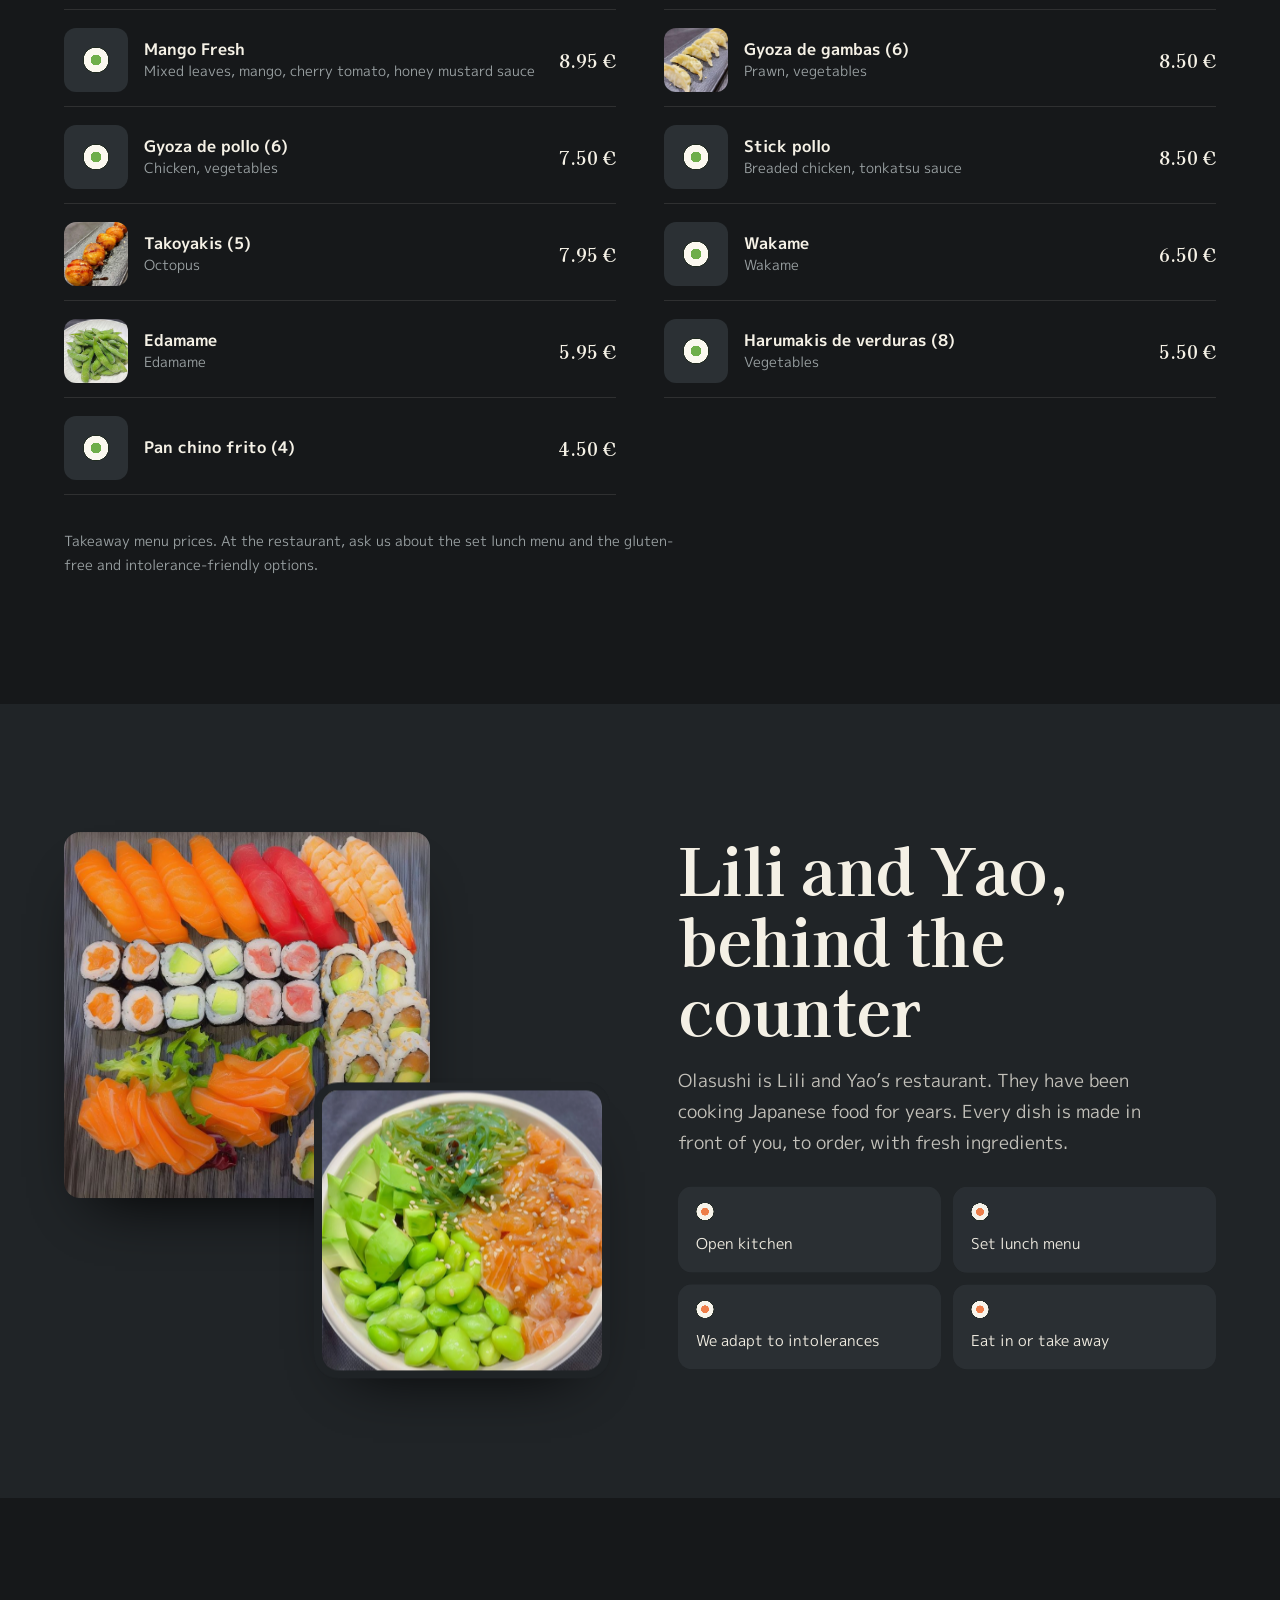
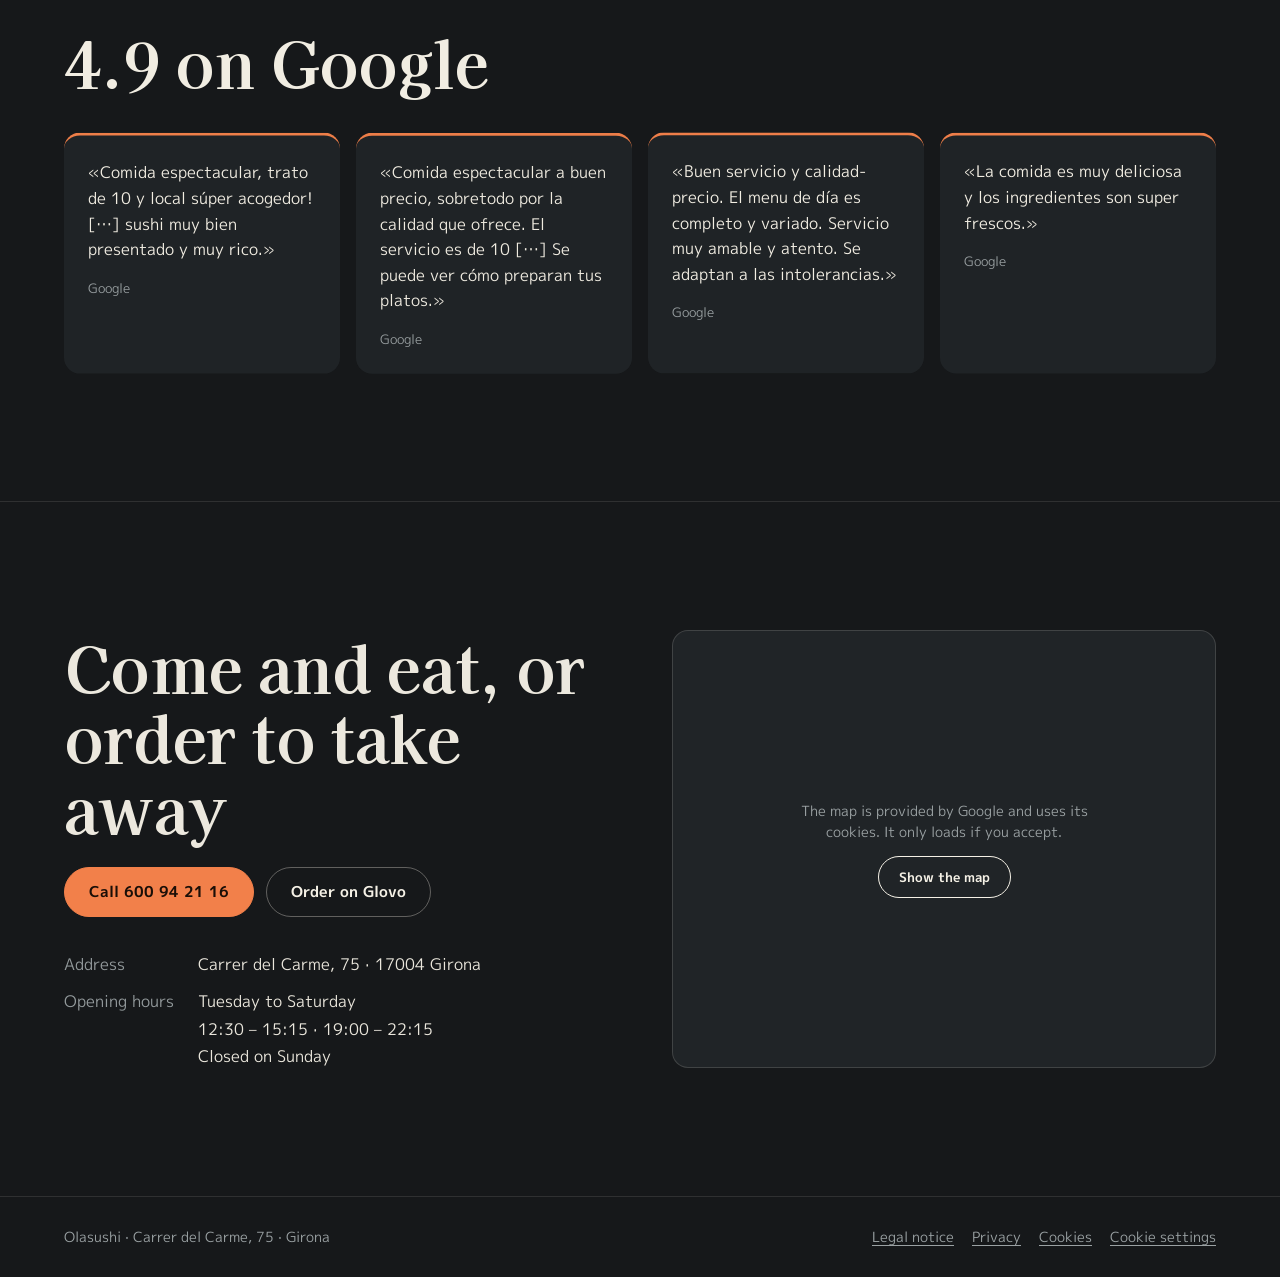
==== commit c6d9f4aa: "Rediseño premium: olasushi-girona Co-Authored-By: Claude Opus 5.5 <noreply@anthropic.com>" ====
--- a/index.html
+++ b/index.html
@@ -11,7 +11,9 @@
 <meta property="og:title" content="Olasushi · Girona">
 <meta property="og:description" content="Sushi preparado a la vista, en el Carrer del Carme de Girona.">
 <meta property="og:image" content="assets/img/combinado-4.jpg">
+<script>document.documentElement.classList.add('js')</script>
 <link rel="stylesheet" href="css/fonts.css">
+<link rel="stylesheet" href="css/premium.css">
 <link rel="stylesheet" href="css/style.css">
 <link rel="stylesheet" href="css/legal.css">
 <script type="application/ld+json">
@@ -47,10 +49,9 @@
       </div>
       <p class="hero-rate"><b>4,9</b> <span data-i18n="rate">en Google · 229 reseñas</span></p>
     </div>
-    <div class="maki" id="maki">
-      <canvas id="makiCv" aria-hidden="true"></canvas>
-      <p class="maki-hint" id="makiHint" aria-live="polite"></p>
-      <button type="button" class="maki-again" id="makiAgain" data-i18n="again">Enróllalo tú</button>
+    <div class="cuts" id="cuts" role="img" aria-label="Nigiris variados recién preparados" data-i18n-attr="aria-label:aHero">
+      <span class="cut" style="--k:0"></span><span class="cut" style="--k:1"></span><span class="cut" style="--k:2"></span>
+      <p class="cuts-tag" aria-hidden="true">鮨</p>
     </div>
   </section>
 
@@ -129,6 +130,8 @@
 <script src="js/consent.js" data-site="olasushi-girona"></script>
 <script src="js/vendor/gsap.min.js"></script>
 <script src="js/vendor/ScrollTrigger.min.js"></script>
+<script src="js/vendor/lenis.min.js"></script>
+<script src="js/premium.js"></script>
 <script src="js/main.js"></script>
 </body>
 </html>
--- a/css/premium.css
+++ b/css/premium.css
@@ -0,0 +1,26 @@
+/* Kit premium común (lote Girona 2): máscaras de palabras, grano de película, marquesinas y Lenis */
+html.lenis, html.lenis body { height: auto; }
+.lenis.lenis-smooth { scroll-behavior: auto !important; }
+.lenis.lenis-stopped { overflow: hidden; }
+.js:not(.ready) [data-hero], .js:not(.ready) [data-split] { visibility: hidden; }
+.w { display: inline-block; overflow: hidden; vertical-align: top; padding: 0 .02em .1em; margin: 0 -.02em -.1em; }
+.w-i { display: inline-block; will-change: transform; }
+[data-img] { overflow: hidden; }
+[data-img] img, [data-img] video { transform-origin: 50% 50%; }
+[data-mag] { transition: translate .5s cubic-bezier(.2, .9, .3, 1.2); }
+/* grano de película sobre toda la web */
+.grain::after { content: ""; position: fixed; inset: -50%; z-index: 300; pointer-events: none; opacity: var(--grain, .06);
+  background: url("data:image/svg+xml,%3Csvg xmlns='http://www.w3.org/2000/svg' width='220' height='220'%3E%3Cfilter id='n'%3E%3CfeTurbulence type='fractalNoise' baseFrequency='.85' numOctaves='3' stitchTiles='stitch'/%3E%3C/filter%3E%3Crect width='220' height='220' filter='url(%23n)'/%3E%3C/svg%3E");
+  animation: grain 1.2s steps(6) infinite; }
+@keyframes grain { 0% { translate: 0 0; } 20% { translate: -4% 3%; } 40% { translate: 3% -5%; } 60% { translate: -6% -2%; } 80% { translate: 5% 4%; } 100% { translate: 0 0; } }
+/* marquesina infinita */
+.mq { overflow: hidden; white-space: nowrap; }
+.mq-t { display: inline-flex; animation: mq var(--mq, 30s) linear infinite; }
+.mq-t > * { flex: none; }
+@keyframes mq { to { transform: translateX(-50%); } }
+@media (prefers-reduced-motion: reduce) { .grain::after, .mq-t { animation: none; } }
+/* cursor de anillo (body[data-cursor]) */
+.cur { position: fixed; left: 0; top: 0; z-index: 400; width: 36px; height: 36px; margin: -18px 0 0 -18px; border: 1px solid #fff; border-radius: 50%; pointer-events: none; opacity: 0; mix-blend-mode: difference; transition: width .4s cubic-bezier(.16,1,.3,1), height .4s cubic-bezier(.16,1,.3,1), margin .4s cubic-bezier(.16,1,.3,1), opacity .3s, background .4s; }
+.cur.on { opacity: 1; }
+.cur.big { width: 74px; height: 74px; margin: -37px 0 0 -37px; background: #ffffff1f; }
+video[data-video] { display: block; width: 100%; height: 100%; object-fit: cover; }
--- a/css/style.css
+++ b/css/style.css
@@ -1,4 +1,4 @@
-/* Olasushi · «Makisu»: la esterilla de bambú enrolla el maki; cada pieza cortada abre una parte de la carta */
+/* Olasushi · «Cortes»: pizarra y arroz, la foto de los nigiris en tres franjas y la carta por piezas */
 :root {
   --slate: #16181a; --slate-2: #202427; --slate-3: #2b3034; --rice: #f5f1e6; --mute: #9aa1a3; --bamboo: #c9a66b; --nori: #1f2a1d;
   --salmon: #f2804a; --line: #f5f1e61c;
@@ -52,13 +52,12 @@
 .hero-cta { display: flex; flex-wrap: wrap; gap: 12px; margin-top: 30px; }
 .hero-rate { margin: 26px 0 0; color: var(--mute); font-size: 14px; }
 .hero-rate b { color: var(--rice); font: 700 20px/1 var(--f-d); }
-.maki { position: relative; aspect-ratio: 1; width: 100%; touch-action: none; }
-.maki canvas { width: 100%; height: 100%; display: block; cursor: grab; }
-.maki canvas:active { cursor: grabbing; }
-.maki-hint { position: absolute; left: 0; right: 0; bottom: 6px; margin: 0; text-align: center; color: var(--mute); font-size: 14px; pointer-events: none; }
-.maki-again { position: absolute; right: 8px; top: 8px; min-height: 40px; padding: 0 16px; border-radius: 999px; border: 1px solid var(--line); background: #16181acc; color: var(--rice); font: 500 13px/1 var(--f-b); opacity: 0; pointer-events: none; transition: opacity .4s; }
-.maki-again.on { opacity: 1; pointer-events: auto; }
-@media (max-width: 860px) { .hero { grid-template-columns: 1fr; padding-top: 96px; } .maki { order: -1; max-width: 460px; margin: 0 auto; } }
+.hero h1 { font-size: clamp(48px, 7vw, 120px); line-height: 1; }
+/* la foto de los nigiris cortada en tres franjas, como las piezas de un maki */
+.cuts { position: relative; justify-self: center; width: min(100%, calc(78svh * .887)); aspect-ratio: 798 / 900; display: grid; grid-template-rows: repeat(3, 1fr); gap: 10px; }
+.cut { display: block; border-radius: 6px; background: url(../assets/img/nigiri-variado.jpg) 50% calc(var(--k) * 50%) / 100% 300% no-repeat; box-shadow: 0 30px 60px -30px #000; will-change: transform; }
+.cuts-tag { position: absolute; right: -.18em; top: -.42em; margin: 0; font: 400 clamp(90px, 11vw, 180px)/1 var(--f-d); color: var(--salmon); opacity: .92; pointer-events: none; }
+@media (max-width: 860px) { .hero { grid-template-columns: 1fr; padding-top: 96px; } .cuts { order: -1; width: min(86vw, 420px); } }
 
 /* ---------- la carta ---------- */
 .carta { padding: clamp(80px, 10vw, 140px) clamp(16px, 5vw, 80px); }
@@ -124,3 +123,6 @@
 .foot-links { display: flex; flex-wrap: wrap; gap: 18px; }
 .foot-links a, .foot-links button { color: inherit; font: inherit; background: none; border: 0; padding: 0; cursor: pointer; text-decoration: underline; text-underline-offset: 3px; }
 @media (prefers-reduced-motion: reduce) { * { animation: none !important; transition: none !important; } }
+.hero { overflow-x: clip; }
+@media (max-width: 860px) { .cuts-tag { right: 4px; top: -.3em; font-size: 22vw; } }
+html, body { overflow-x: clip; }
